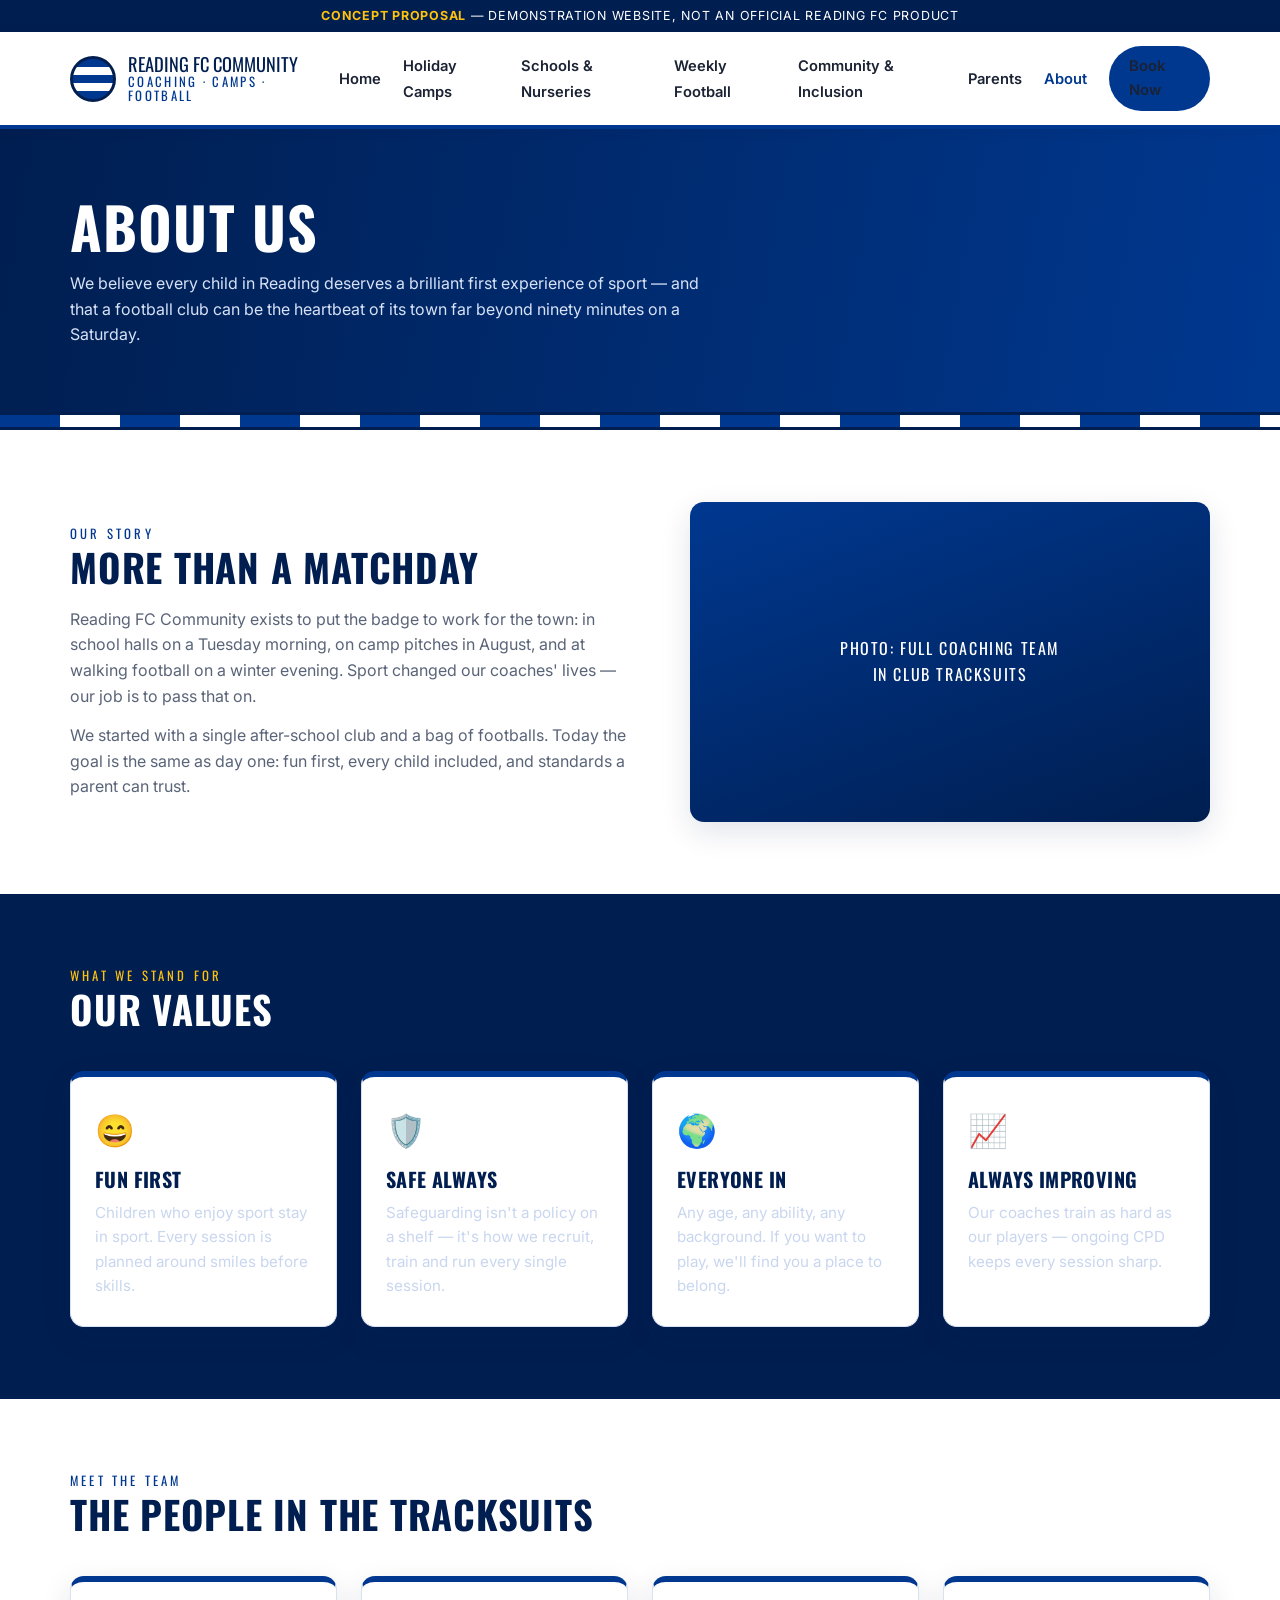
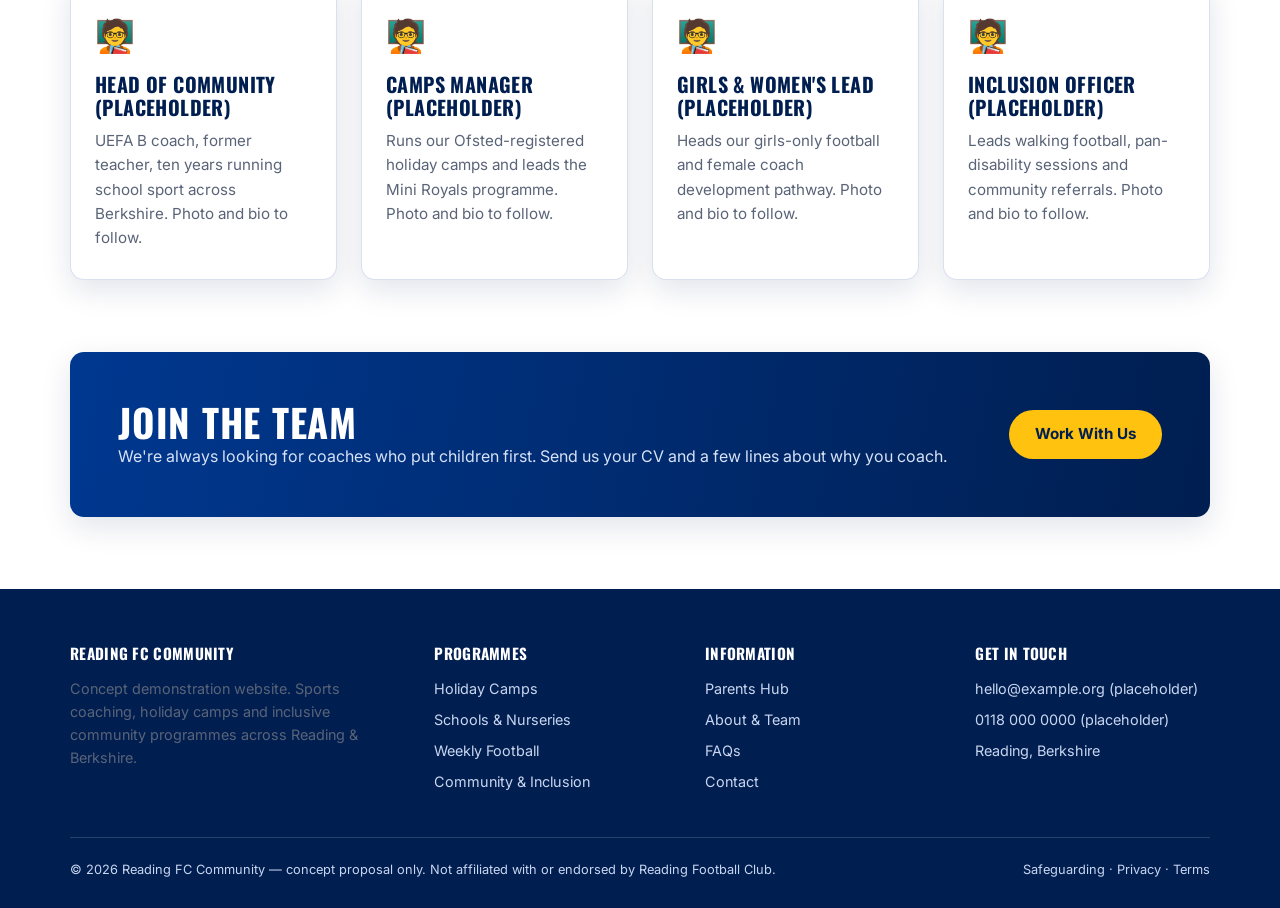
==== about.html @ 8a38145a "Add Reading FC Community pitch: HTML prototype + Wix build kit Seven-page static prototype (home, ho" ====
<!DOCTYPE html>
<html lang="en-GB">
<head>
  <meta charset="UTF-8" />
  <meta name="viewport" content="width=device-width, initial-scale=1.0" />
  <title>About &amp; Team | Reading FC Community</title>
  <meta name="description" content="Our story, our values and the coaching team behind Reading FC Community." />
  <link rel="preconnect" href="https://fonts.googleapis.com" />
  <link href="https://fonts.googleapis.com/css2?family=Oswald:wght@500;600;700&family=Inter:wght@400;600;700;800&display=swap" rel="stylesheet" />
  <link rel="stylesheet" href="assets/css/styles.css" />
</head>
<body>
  <div class="concept-ribbon"><strong>Concept proposal</strong> — demonstration website, not an official Reading FC product</div>

  <header class="site-header">
    <div class="container nav-bar">
      <a class="brand" href="index.html">
        <span class="brand-mark" aria-hidden="true"></span>
        <span class="brand-name">Reading FC Community<span>Coaching · Camps · Football</span></span>
      </a>
      <button class="nav-toggle" aria-label="Open menu">☰</button>
      <ul class="nav-links">
        <li><a href="index.html">Home</a></li>
        <li><a href="holiday-camps.html">Holiday Camps</a></li>
        <li><a href="schools-nurseries.html">Schools &amp; Nurseries</a></li>
        <li><a href="football.html">Weekly Football</a></li>
        <li><a href="community.html">Community &amp; Inclusion</a></li>
        <li><a href="parents.html">Parents</a></li>
        <li><a href="about.html">About</a></li>
        <li><a href="contact.html" class="btn btn-royal" style="padding:9px 20px;">Book Now</a></li>
      </ul>
    </div>
  </header>

  <div class="page-hero">
    <div class="container">
      <h1>About Us</h1>
      <p>We believe every child in Reading deserves a brilliant first experience of sport — and that a football club can be the heartbeat of its town far beyond ninety minutes on a Saturday.</p>
    </div>
  </div>
  <div class="hoops" aria-hidden="true"></div>

  <section>
    <div class="container split">
      <div>
        <div class="section-head" style="margin-bottom:18px;">
          <p class="kicker">Our story</p>
          <h2>More than a matchday</h2>
        </div>
        <p style="margin-bottom:14px;">Reading FC Community exists to put the badge to work for the town: in school halls on a Tuesday morning, on camp pitches in August, and at walking football on a winter evening. Sport changed our coaches' lives — our job is to pass that on.</p>
        <p>We started with a single after-school club and a bag of footballs. Today the goal is the same as day one: fun first, every child included, and standards a parent can trust.</p>
      </div>
      <div class="panel">Photo: full coaching team<br />in club tracksuits</div>
    </div>
  </section>

  <section class="section-navy">
    <div class="container">
      <div class="section-head">
        <p class="kicker">What we stand for</p>
        <h2>Our values</h2>
      </div>
      <div class="card-grid">
        <article class="card">
          <div class="icon">😄</div>
          <h3>Fun First</h3>
          <p>Children who enjoy sport stay in sport. Every session is planned around smiles before skills.</p>
        </article>
        <article class="card">
          <div class="icon">🛡️</div>
          <h3>Safe Always</h3>
          <p>Safeguarding isn't a policy on a shelf — it's how we recruit, train and run every single session.</p>
        </article>
        <article class="card">
          <div class="icon">🌍</div>
          <h3>Everyone In</h3>
          <p>Any age, any ability, any background. If you want to play, we'll find you a place to belong.</p>
        </article>
        <article class="card">
          <div class="icon">📈</div>
          <h3>Always Improving</h3>
          <p>Our coaches train as hard as our players — ongoing CPD keeps every session sharp.</p>
        </article>
      </div>
    </div>
  </section>

  <section>
    <div class="container">
      <div class="section-head">
        <p class="kicker">Meet the team</p>
        <h2>The people in the tracksuits</h2>
      </div>
      <div class="card-grid">
        <article class="card">
          <div class="icon">🧑‍🏫</div>
          <h3>Head of Community (placeholder)</h3>
          <p>UEFA B coach, former teacher, ten years running school sport across Berkshire. Photo and bio to follow.</p>
        </article>
        <article class="card">
          <div class="icon">🧑‍🏫</div>
          <h3>Camps Manager (placeholder)</h3>
          <p>Runs our Ofsted-registered holiday camps and leads the Mini Royals programme. Photo and bio to follow.</p>
        </article>
        <article class="card">
          <div class="icon">🧑‍🏫</div>
          <h3>Girls &amp; Women's Lead (placeholder)</h3>
          <p>Heads our girls-only football and female coach development pathway. Photo and bio to follow.</p>
        </article>
        <article class="card">
          <div class="icon">🧑‍🏫</div>
          <h3>Inclusion Officer (placeholder)</h3>
          <p>Leads walking football, pan-disability sessions and community referrals. Photo and bio to follow.</p>
        </article>
      </div>
    </div>
  </section>

  <section style="padding-top:0;">
    <div class="container">
      <div class="cta-banner">
        <div>
          <h2>Join the team</h2>
          <p>We're always looking for coaches who put children first. Send us your CV and a few lines about why you coach.</p>
        </div>
        <a class="btn btn-primary" href="contact.html">Work With Us</a>
      </div>
    </div>
  </section>

  <footer class="site-footer">
    <div class="container">
      <div class="footer-grid">
        <div>
          <h4>Reading FC Community</h4>
          <p>Concept demonstration website. Sports coaching, holiday camps and inclusive community programmes across Reading &amp; Berkshire.</p>
        </div>
        <div>
          <h4>Programmes</h4>
          <ul>
            <li><a href="holiday-camps.html">Holiday Camps</a></li>
            <li><a href="schools-nurseries.html">Schools &amp; Nurseries</a></li>
            <li><a href="football.html">Weekly Football</a></li>
            <li><a href="community.html">Community &amp; Inclusion</a></li>
          </ul>
        </div>
        <div>
          <h4>Information</h4>
          <ul>
            <li><a href="parents.html">Parents Hub</a></li>
            <li><a href="about.html">About &amp; Team</a></li>
            <li><a href="parents.html#faqs">FAQs</a></li>
            <li><a href="contact.html">Contact</a></li>
          </ul>
        </div>
        <div>
          <h4>Get in touch</h4>
          <ul>
            <li>hello@example.org (placeholder)</li>
            <li>0118 000 0000 (placeholder)</li>
            <li>Reading, Berkshire</li>
          </ul>
        </div>
      </div>
      <div class="footer-legal">
        <span>© 2026 Reading FC Community — concept proposal only. Not affiliated with or endorsed by Reading Football Club.</span>
        <span>Safeguarding · Privacy · Terms</span>
      </div>
    </div>
  </footer>

  <script src="assets/js/main.js"></script>
</body>
</html>
---- assets/css/styles.css ----
/* Reading FC Community — concept prototype stylesheet */

:root {
  --royal: #003890;
  --navy: #001e50;
  --sky: #e8f0fe;
  --gold: #ffc20e;
  --white: #ffffff;
  --ink: #1a2233;
  --grey: #5a6478;
  --line: #d9e0ee;
  --radius: 14px;
  --shadow: 0 10px 30px rgba(0, 30, 80, 0.12);
  --font-head: "Oswald", "Arial Narrow", sans-serif;
  --font-body: "Inter", "Helvetica Neue", Arial, sans-serif;
}

* { box-sizing: border-box; margin: 0; padding: 0; }

html { scroll-behavior: smooth; }

body {
  font-family: var(--font-body);
  color: var(--ink);
  line-height: 1.6;
  background: var(--white);
}

img { max-width: 100%; display: block; }

h1, h2, h3, h4 {
  font-family: var(--font-head);
  text-transform: uppercase;
  letter-spacing: 0.02em;
  line-height: 1.15;
  color: var(--navy);
}

h1 { font-size: clamp(2.2rem, 5vw, 3.6rem); }
h2 { font-size: clamp(1.6rem, 3.5vw, 2.4rem); }
h3 { font-size: 1.25rem; }

p { color: var(--grey); }

a { color: var(--royal); }

.container {
  width: min(1140px, 92%);
  margin: 0 auto;
}

/* ---- Concept disclaimer ribbon ---- */
.concept-ribbon {
  background: var(--navy);
  color: var(--white);
  text-align: center;
  font-size: 0.78rem;
  letter-spacing: 0.06em;
  text-transform: uppercase;
  padding: 6px 12px;
}
.concept-ribbon strong { color: var(--gold); }

/* ---- Header / nav ---- */
.site-header {
  position: sticky;
  top: 0;
  z-index: 50;
  background: var(--white);
  border-bottom: 4px solid var(--royal);
  box-shadow: 0 2px 12px rgba(0, 30, 80, 0.08);
}

.nav-bar {
  display: flex;
  align-items: center;
  justify-content: space-between;
  padding: 14px 0;
  gap: 20px;
}

.brand {
  display: flex;
  align-items: center;
  gap: 12px;
  text-decoration: none;
}

.brand-mark {
  width: 46px;
  height: 46px;
  border-radius: 50%;
  background: repeating-linear-gradient(
    180deg,
    var(--royal) 0 20%,
    var(--white) 20% 40%
  );
  border: 3px solid var(--navy);
  flex-shrink: 0;
}

.brand-name {
  font-family: var(--font-head);
  text-transform: uppercase;
  color: var(--navy);
  font-size: 1.15rem;
  line-height: 1.1;
}
.brand-name span { display: block; color: var(--royal); font-size: 0.8rem; letter-spacing: 0.18em; }

.nav-links {
  display: flex;
  align-items: center;
  gap: 22px;
  list-style: none;
}

.nav-links a {
  text-decoration: none;
  color: var(--ink);
  font-weight: 600;
  font-size: 0.92rem;
}

.nav-links a:hover, .nav-links a.active { color: var(--royal); }

.btn {
  display: inline-block;
  padding: 12px 26px;
  border-radius: 999px;
  font-weight: 700;
  text-decoration: none;
  font-size: 0.95rem;
  transition: transform 0.15s ease, box-shadow 0.15s ease;
}
.btn:hover { transform: translateY(-2px); box-shadow: var(--shadow); }

.btn-primary { background: var(--gold); color: var(--navy); }
.btn-outline { border: 2px solid var(--white); color: var(--white); }
.btn-royal { background: var(--royal); color: var(--white); }

.nav-toggle {
  display: none;
  background: none;
  border: 0;
  font-size: 1.6rem;
  color: var(--navy);
  cursor: pointer;
}

/* ---- Hero ---- */
.hero {
  position: relative;
  background:
    linear-gradient(100deg, rgba(0, 30, 80, 0.92) 35%, rgba(0, 56, 144, 0.78)),
    url("data:image/svg+xml,%3Csvg xmlns='http://www.w3.org/2000/svg' width='80' height='80'%3E%3Crect width='80' height='40' fill='%23003890'/%3E%3Crect y='40' width='80' height='40' fill='%23184aa5'/%3E%3C/svg%3E");
  color: var(--white);
  padding: 90px 0 110px;
  overflow: hidden;
}

.hero h1 { color: var(--white); max-width: 14em; }
.hero .kicker {
  color: var(--gold);
  font-family: var(--font-head);
  text-transform: uppercase;
  letter-spacing: 0.25em;
  font-size: 0.85rem;
  margin-bottom: 14px;
}
.hero p.lede {
  color: #d7e2f7;
  max-width: 36em;
  margin: 18px 0 30px;
  font-size: 1.08rem;
}
.hero-ctas { display: flex; gap: 14px; flex-wrap: wrap; }

.hoops {
  height: 18px;
  background: repeating-linear-gradient(
    90deg,
    var(--royal) 0 60px,
    var(--white) 60px 120px
  );
  border-top: 3px solid var(--navy);
  border-bottom: 3px solid var(--navy);
}

/* ---- Sections ---- */
section { padding: 72px 0; }
.section-tinted { background: var(--sky); }
.section-navy { background: var(--navy); color: var(--white); }
.section-navy h2 { color: var(--white); }
.section-navy p { color: #c9d6ef; }

.section-head { max-width: 44em; margin-bottom: 40px; }
.section-head .kicker {
  color: var(--royal);
  font-family: var(--font-head);
  text-transform: uppercase;
  letter-spacing: 0.25em;
  font-size: 0.8rem;
}
.section-navy .section-head .kicker { color: var(--gold); }

/* ---- Cards ---- */
.card-grid {
  display: grid;
  grid-template-columns: repeat(auto-fit, minmax(250px, 1fr));
  gap: 24px;
}

.card {
  background: var(--white);
  border: 1px solid var(--line);
  border-top: 6px solid var(--royal);
  border-radius: var(--radius);
  padding: 28px 24px;
  box-shadow: var(--shadow);
  display: flex;
  flex-direction: column;
}

.card .icon { font-size: 2rem; margin-bottom: 12px; }
.card h3 { margin-bottom: 10px; }
.card p { font-size: 0.95rem; flex-grow: 1; }
.card .card-link {
  margin-top: 16px;
  font-weight: 700;
  text-decoration: none;
  color: var(--royal);
  font-size: 0.9rem;
  text-transform: uppercase;
  letter-spacing: 0.08em;
}

/* ---- Stats band ---- */
.stats {
  display: grid;
  grid-template-columns: repeat(auto-fit, minmax(180px, 1fr));
  gap: 24px;
  text-align: center;
}
.stat .num {
  font-family: var(--font-head);
  font-size: 2.6rem;
  color: var(--gold);
}
.stat .label { color: #c9d6ef; text-transform: uppercase; font-size: 0.8rem; letter-spacing: 0.12em; }

/* ---- Split feature ---- */
.split {
  display: grid;
  grid-template-columns: 1.1fr 1fr;
  gap: 48px;
  align-items: center;
}
.split .panel {
  background: linear-gradient(160deg, var(--royal), var(--navy));
  border-radius: var(--radius);
  min-height: 320px;
  display: flex;
  align-items: center;
  justify-content: center;
  color: var(--white);
  font-family: var(--font-head);
  text-transform: uppercase;
  letter-spacing: 0.1em;
  text-align: center;
  padding: 24px;
  box-shadow: var(--shadow);
}

.checklist { list-style: none; margin: 20px 0; }
.checklist li {
  padding-left: 34px;
  position: relative;
  margin-bottom: 12px;
  color: var(--ink);
}
.checklist li::before {
  content: "✓";
  position: absolute;
  left: 0;
  top: 0;
  width: 24px;
  height: 24px;
  border-radius: 50%;
  background: var(--gold);
  color: var(--navy);
  font-weight: 800;
  display: flex;
  align-items: center;
  justify-content: center;
  font-size: 0.85rem;
}

/* ---- Testimonials ---- */
.quote-grid {
  display: grid;
  grid-template-columns: repeat(auto-fit, minmax(280px, 1fr));
  gap: 24px;
}
.quote {
  background: var(--white);
  border-radius: var(--radius);
  padding: 28px;
  border-left: 6px solid var(--gold);
  box-shadow: var(--shadow);
}
.quote p { font-style: italic; color: var(--ink); }
.quote footer { margin-top: 14px; font-weight: 700; color: var(--royal); font-size: 0.9rem; }

/* ---- Tables ---- */
.info-table {
  width: 100%;
  border-collapse: collapse;
  background: var(--white);
  border-radius: var(--radius);
  overflow: hidden;
  box-shadow: var(--shadow);
}
.info-table th {
  background: var(--royal);
  color: var(--white);
  font-family: var(--font-head);
  text-transform: uppercase;
  letter-spacing: 0.06em;
  font-weight: 600;
  padding: 14px 18px;
  text-align: left;
  font-size: 0.9rem;
}
.info-table td { padding: 14px 18px; border-bottom: 1px solid var(--line); font-size: 0.95rem; }
.info-table tr:last-child td { border-bottom: 0; }

.badge {
  display: inline-block;
  background: var(--sky);
  color: var(--royal);
  border-radius: 999px;
  font-size: 0.75rem;
  font-weight: 700;
  padding: 3px 12px;
  text-transform: uppercase;
  letter-spacing: 0.06em;
}
.badge-gold { background: var(--gold); color: var(--navy); }

/* ---- FAQ ---- */
details.faq {
  background: var(--white);
  border: 1px solid var(--line);
  border-radius: var(--radius);
  margin-bottom: 12px;
  overflow: hidden;
}
details.faq summary {
  cursor: pointer;
  padding: 18px 22px;
  font-weight: 700;
  color: var(--navy);
  list-style: none;
  position: relative;
}
details.faq summary::after {
  content: "+";
  position: absolute;
  right: 22px;
  color: var(--royal);
  font-size: 1.3rem;
}
details.faq[open] summary::after { content: "–"; }
details.faq .answer { padding: 0 22px 18px; }

/* ---- Forms ---- */
.form-grid {
  display: grid;
  grid-template-columns: 1fr 1fr;
  gap: 18px;
}
.form-grid .full { grid-column: 1 / -1; }
label { font-weight: 600; font-size: 0.88rem; color: var(--navy); display: block; margin-bottom: 6px; }
input, select, textarea {
  width: 100%;
  padding: 12px 14px;
  border: 1px solid var(--line);
  border-radius: 8px;
  font-family: inherit;
  font-size: 0.95rem;
}
textarea { min-height: 120px; resize: vertical; }

/* ---- CTA banner ---- */
.cta-banner {
  background: linear-gradient(100deg, var(--royal), var(--navy));
  border-radius: var(--radius);
  padding: 48px;
  display: flex;
  align-items: center;
  justify-content: space-between;
  gap: 24px;
  flex-wrap: wrap;
  color: var(--white);
  box-shadow: var(--shadow);
}
.cta-banner h2 { color: var(--white); }
.cta-banner p { color: #d7e2f7; }

/* ---- Footer ---- */
.site-footer {
  background: var(--navy);
  color: #c9d6ef;
  padding: 56px 0 28px;
  font-size: 0.9rem;
}
.footer-grid {
  display: grid;
  grid-template-columns: 1.4fr 1fr 1fr 1fr;
  gap: 36px;
  margin-bottom: 36px;
}
.site-footer h4 { color: var(--white); margin-bottom: 14px; font-size: 0.95rem; }
.site-footer ul { list-style: none; }
.site-footer li { margin-bottom: 8px; }
.site-footer a { color: #c9d6ef; text-decoration: none; }
.site-footer a:hover { color: var(--gold); }
.footer-legal {
  border-top: 1px solid rgba(255, 255, 255, 0.15);
  padding-top: 22px;
  display: flex;
  justify-content: space-between;
  gap: 16px;
  flex-wrap: wrap;
  font-size: 0.8rem;
}

/* ---- Page hero (inner pages) ---- */
.page-hero {
  background: linear-gradient(100deg, var(--navy), var(--royal));
  color: var(--white);
  padding: 64px 0;
}
.page-hero h1 { color: var(--white); }
.page-hero p { color: #d7e2f7; max-width: 40em; margin-top: 12px; }

/* ---- Responsive ---- */
@media (max-width: 860px) {
  .nav-toggle { display: block; }
  .nav-links {
    display: none;
    position: absolute;
    top: 100%;
    left: 0;
    right: 0;
    background: var(--white);
    flex-direction: column;
    padding: 18px 5%;
    gap: 14px;
    border-bottom: 4px solid var(--royal);
    box-shadow: var(--shadow);
  }
  .nav-links.open { display: flex; }
  .split { grid-template-columns: 1fr; }
  .footer-grid { grid-template-columns: 1fr 1fr; }
  .form-grid { grid-template-columns: 1fr; }
}
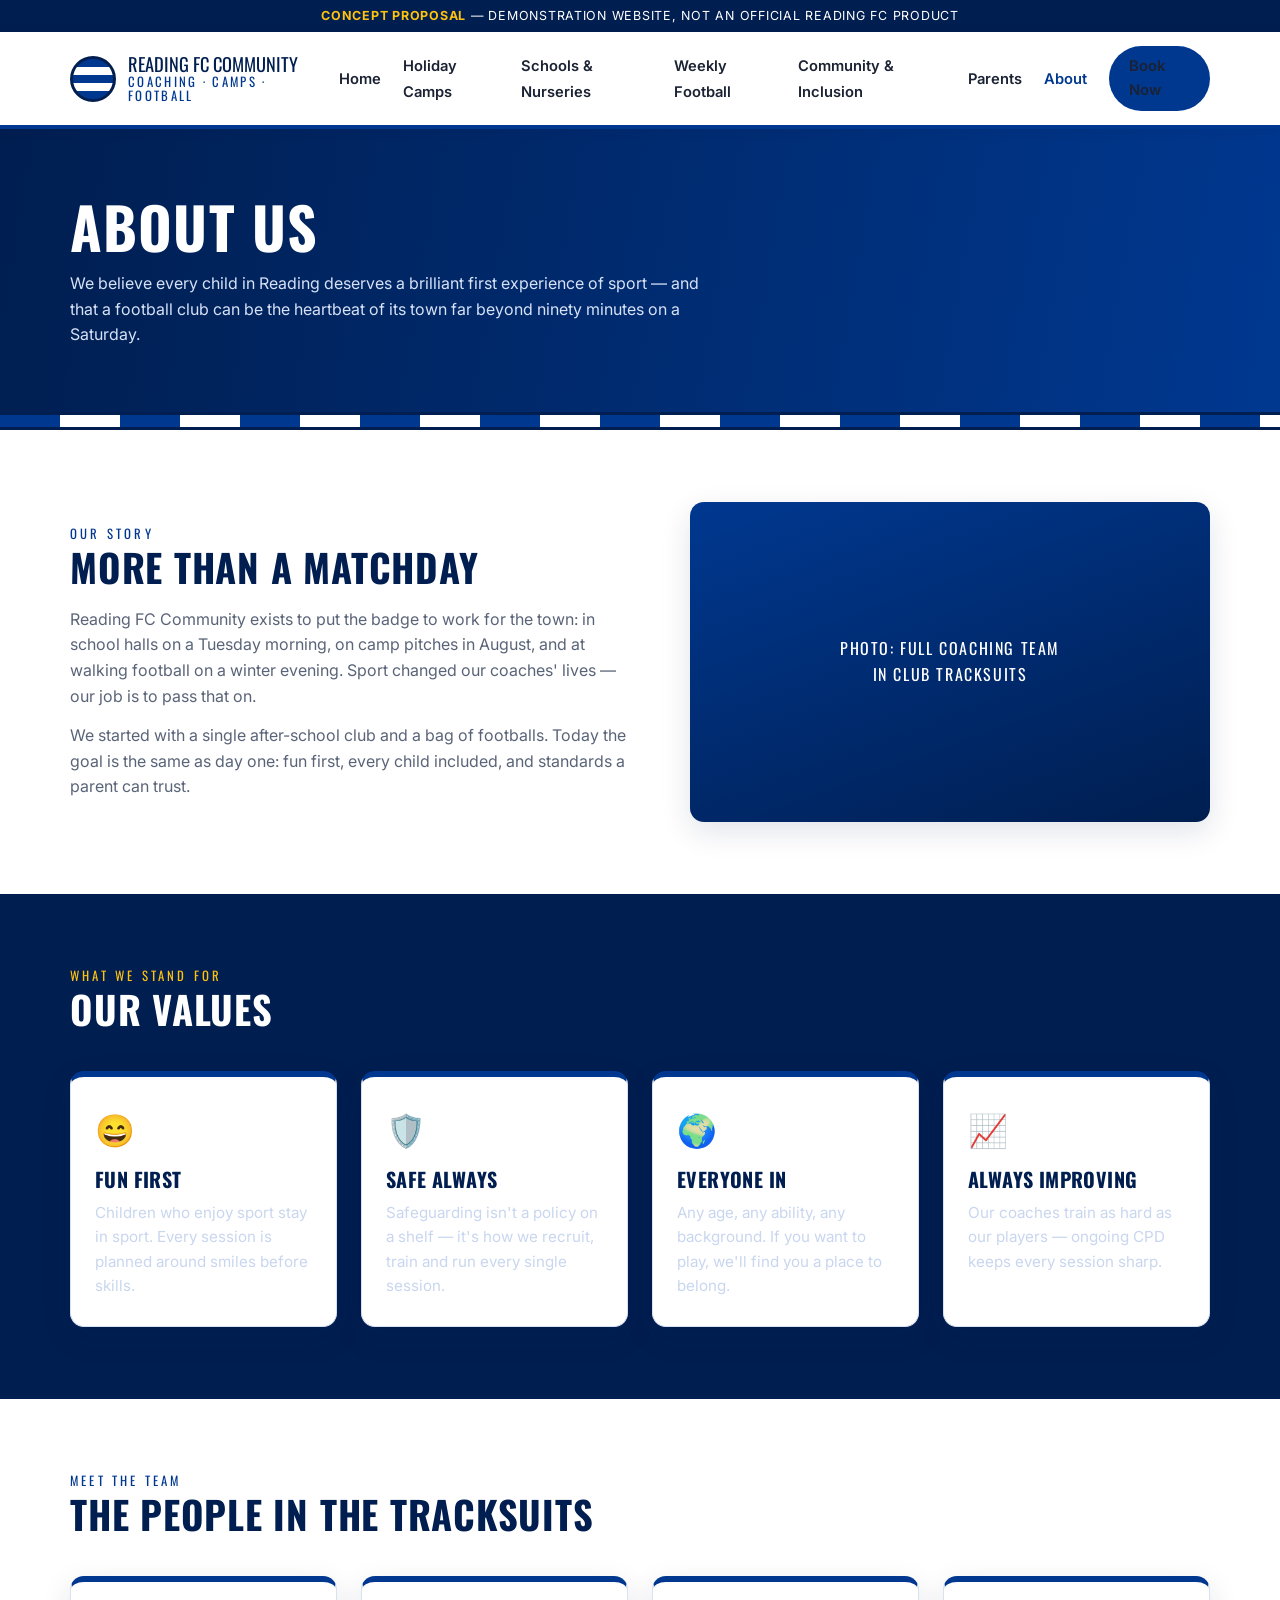
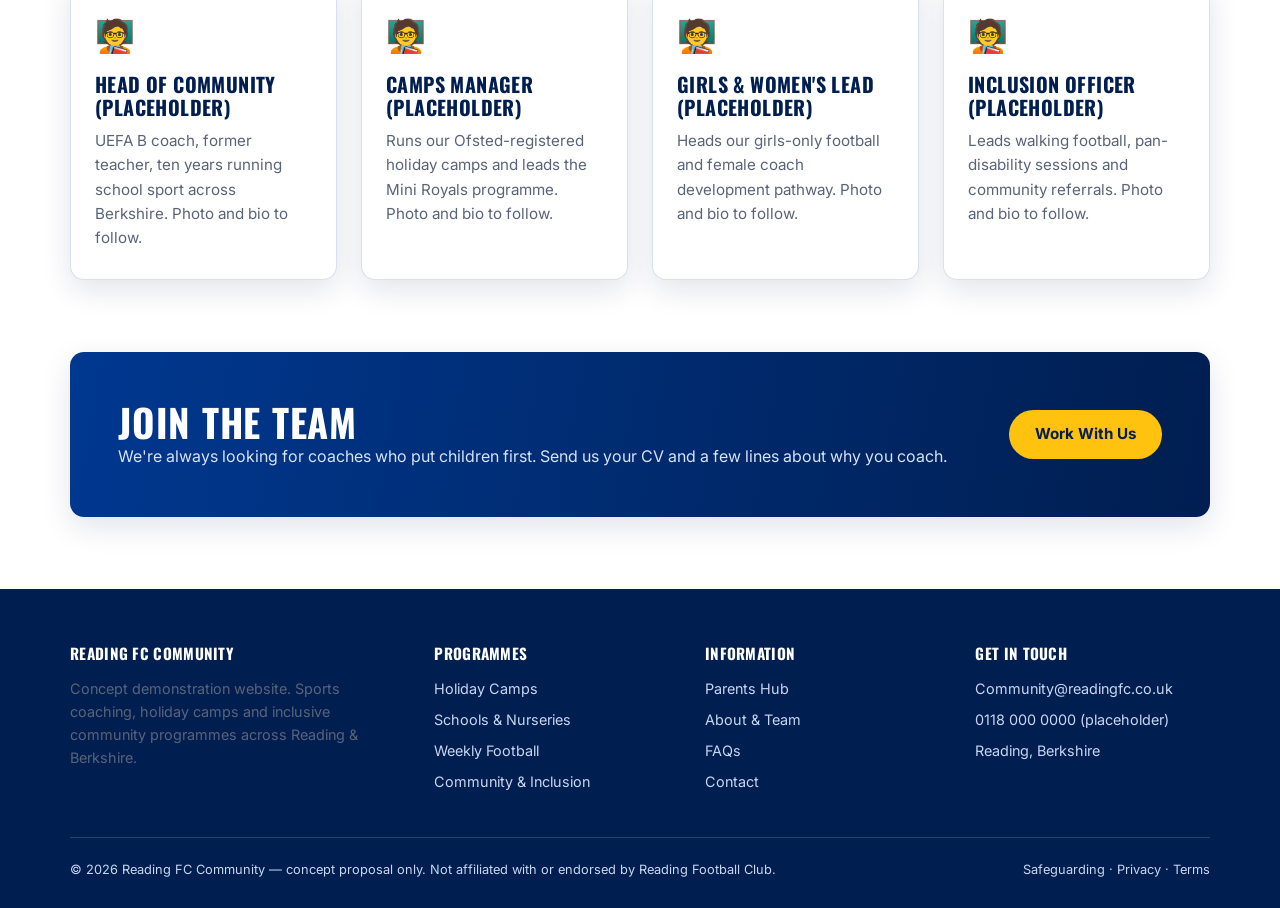
==== commit a5b7192b: "Use real Trust contact email Community@readingfc.co.uk https://claude.ai/code/session_01PQxZ1Z6JmHFY" ====
--- a/about.html
+++ b/about.html
@@ -27,7 +27,7 @@
         <li><a href="community.html">Community &amp; Inclusion</a></li>
         <li><a href="parents.html">Parents</a></li>
         <li><a href="about.html">About</a></li>
-        <li><a href="contact.html" class="btn btn-royal" style="padding:9px 20px;">Book Now</a></li>
+        <li><a href="https://reading-fc-community-trust.classforkids.io/" target="_blank" rel="noopener" class="btn btn-royal" style="padding:9px 20px;">Book Now</a></li>
       </ul>
     </div>
   </header>
@@ -156,7 +156,7 @@
         <div>
           <h4>Get in touch</h4>
           <ul>
-            <li>hello@example.org (placeholder)</li>
+            <li>Community@readingfc.co.uk</li>
             <li>0118 000 0000 (placeholder)</li>
             <li>Reading, Berkshire</li>
           </ul>
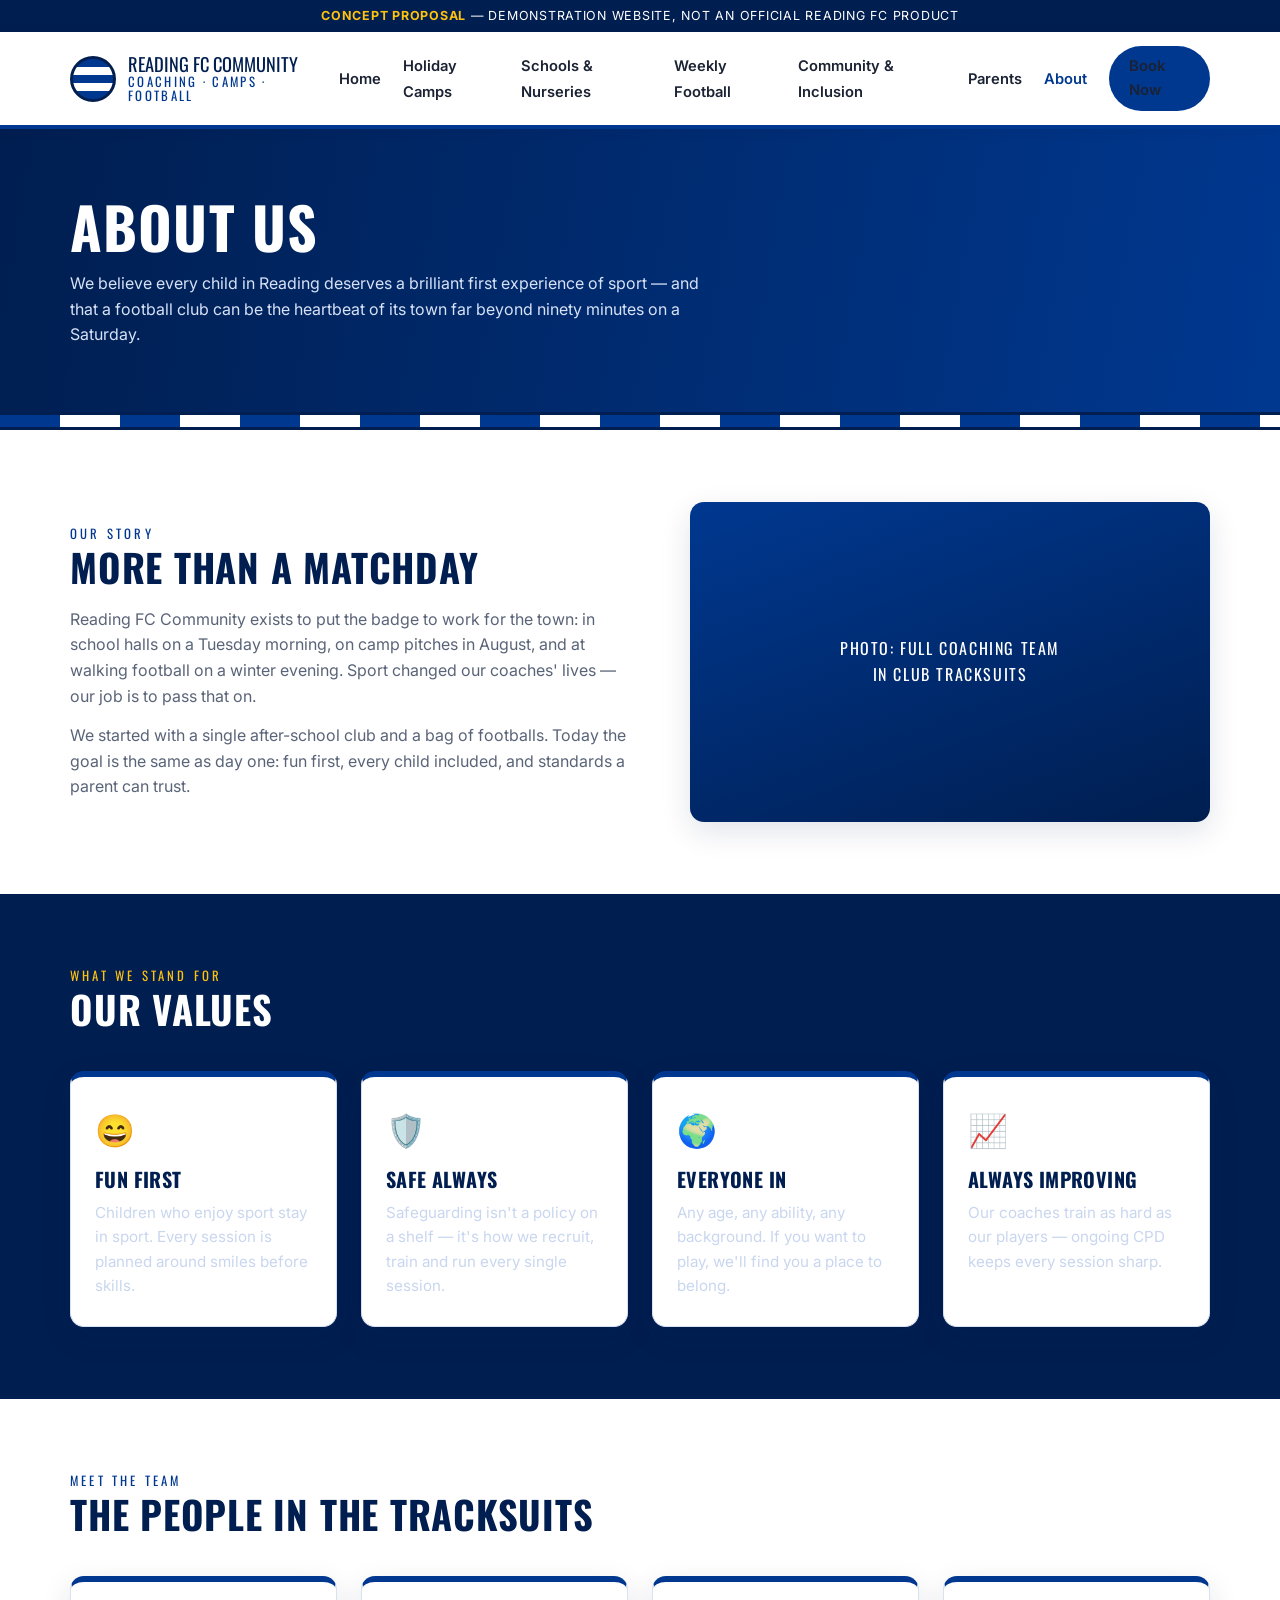
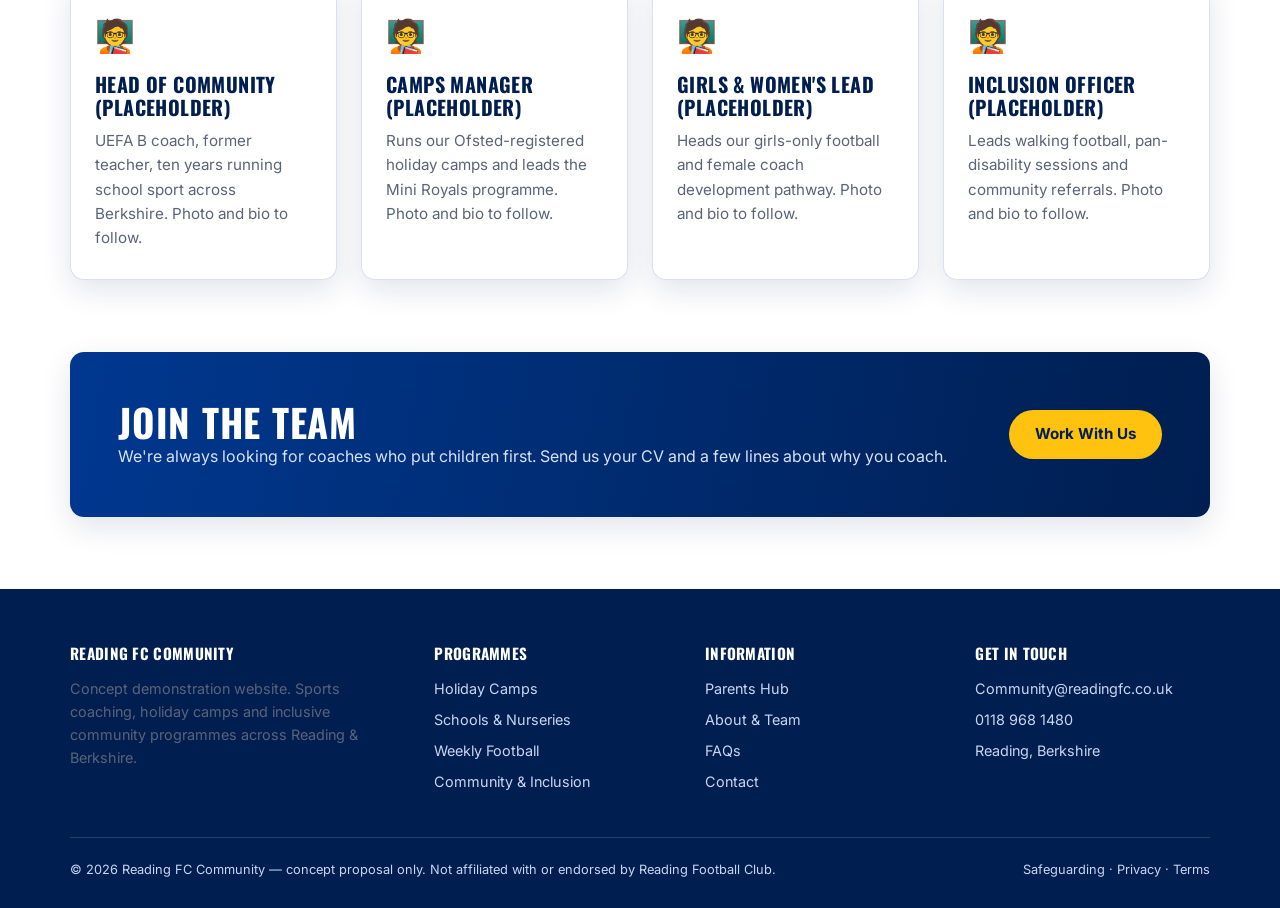
==== commit 08d27436: "Use real Trust phone number 0118 968 1480 https://claude.ai/code/session_01PQxZ1Z6JmHFYWLthwBWK4u" ====
--- a/about.html
+++ b/about.html
@@ -157,7 +157,7 @@
           <h4>Get in touch</h4>
           <ul>
             <li>Community@readingfc.co.uk</li>
-            <li>0118 000 0000 (placeholder)</li>
+            <li>0118 968 1480</li>
             <li>Reading, Berkshire</li>
           </ul>
         </div>
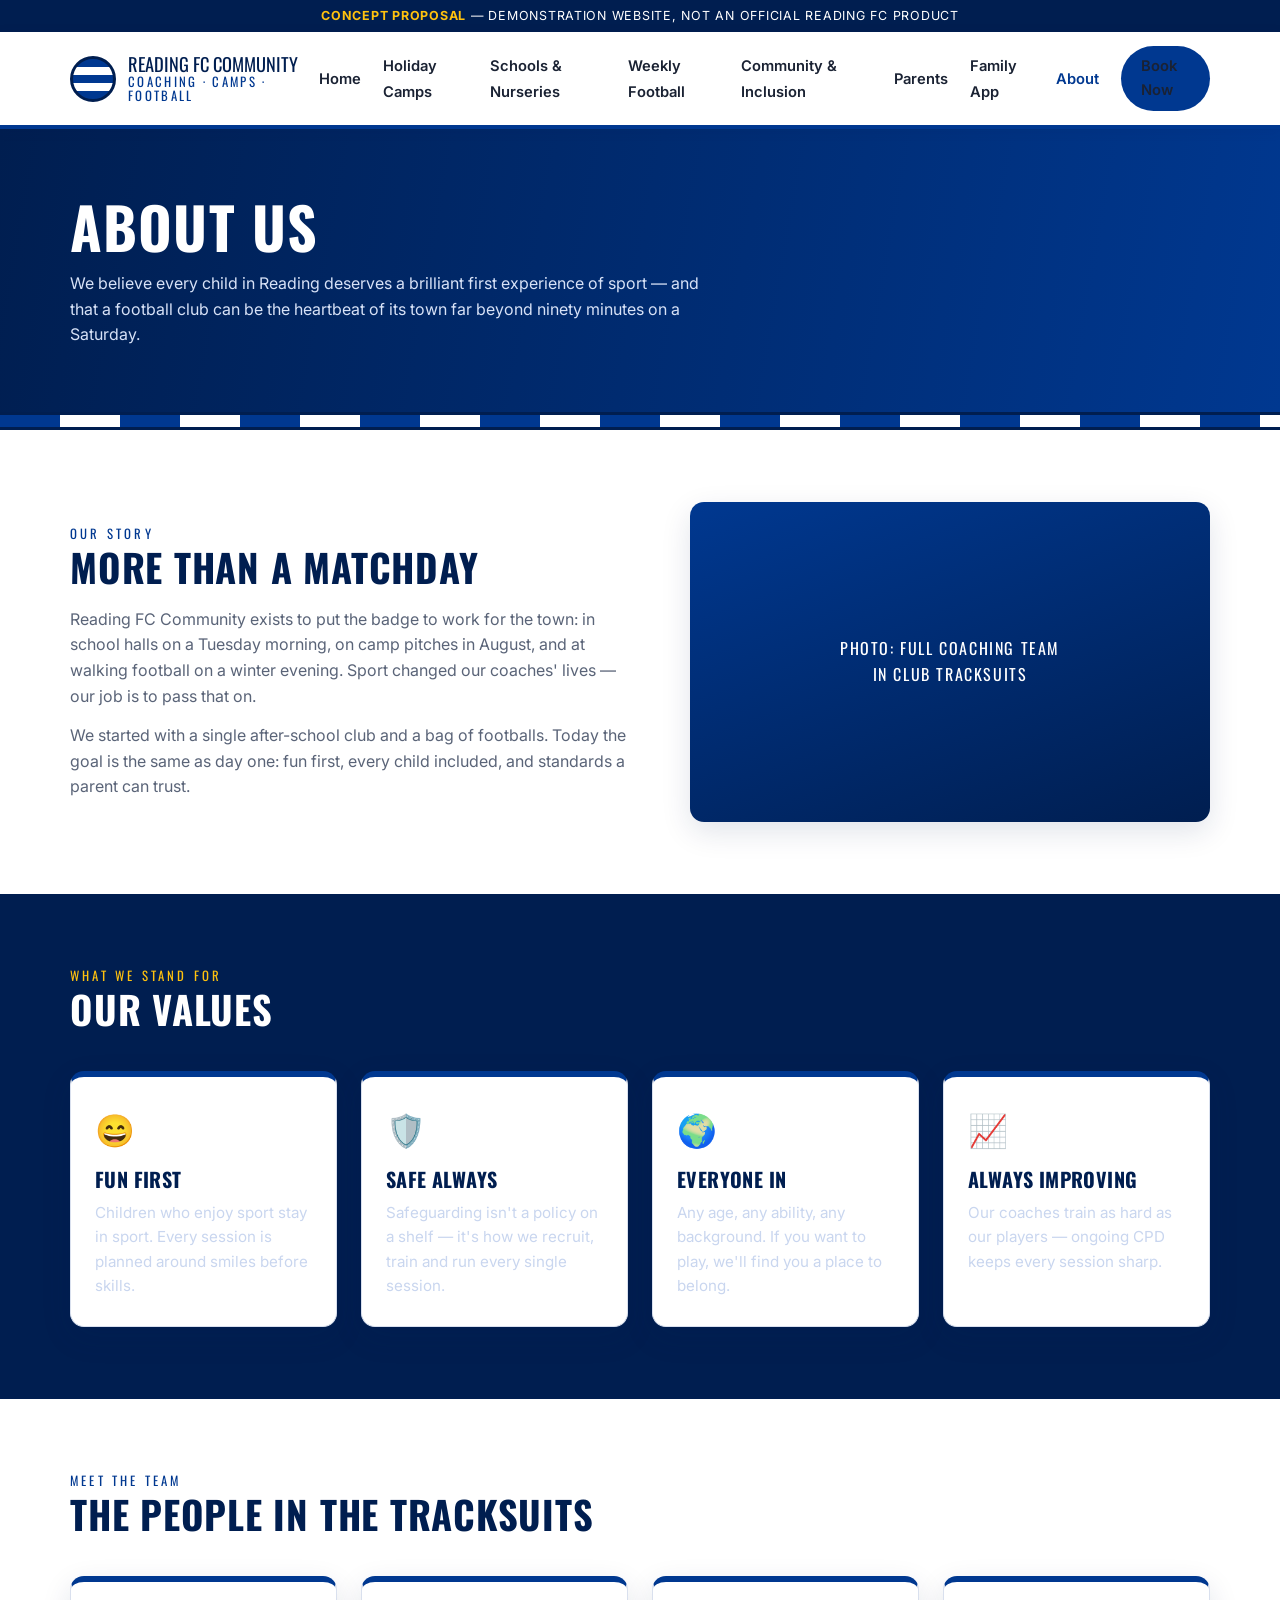
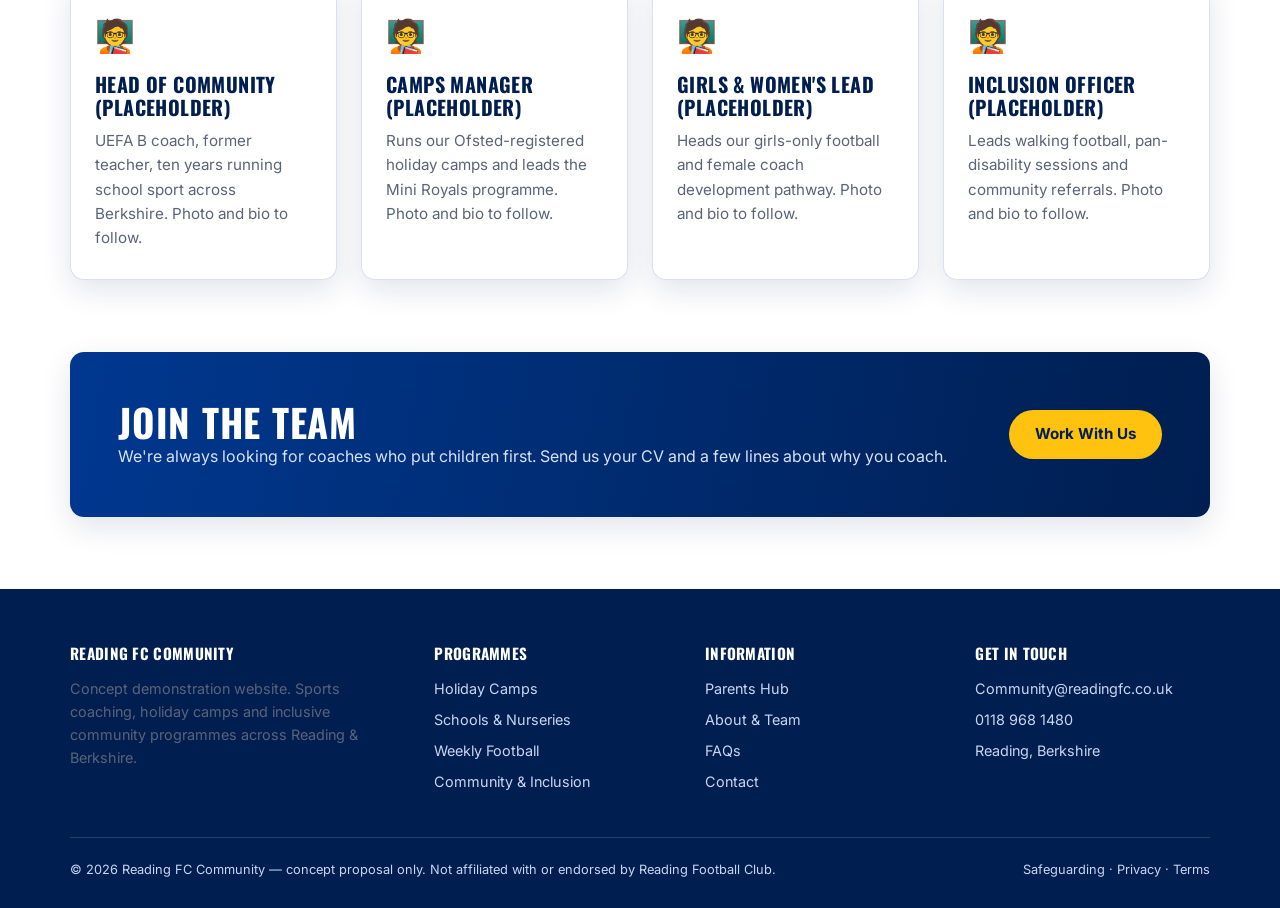
==== commit 3c3ad5d8: "Add Royals Family Pass: family offers app pitch page + interactive prototype - app.html: working mob" ====
--- a/about.html
+++ b/about.html
@@ -26,6 +26,7 @@
         <li><a href="football.html">Weekly Football</a></li>
         <li><a href="community.html">Community &amp; Inclusion</a></li>
         <li><a href="parents.html">Parents</a></li>
+        <li><a href="family-app.html">Family App</a></li>
         <li><a href="about.html">About</a></li>
         <li><a href="https://reading-fc-community-trust.classforkids.io/" target="_blank" rel="noopener" class="btn btn-royal" style="padding:9px 20px;">Book Now</a></li>
       </ul>
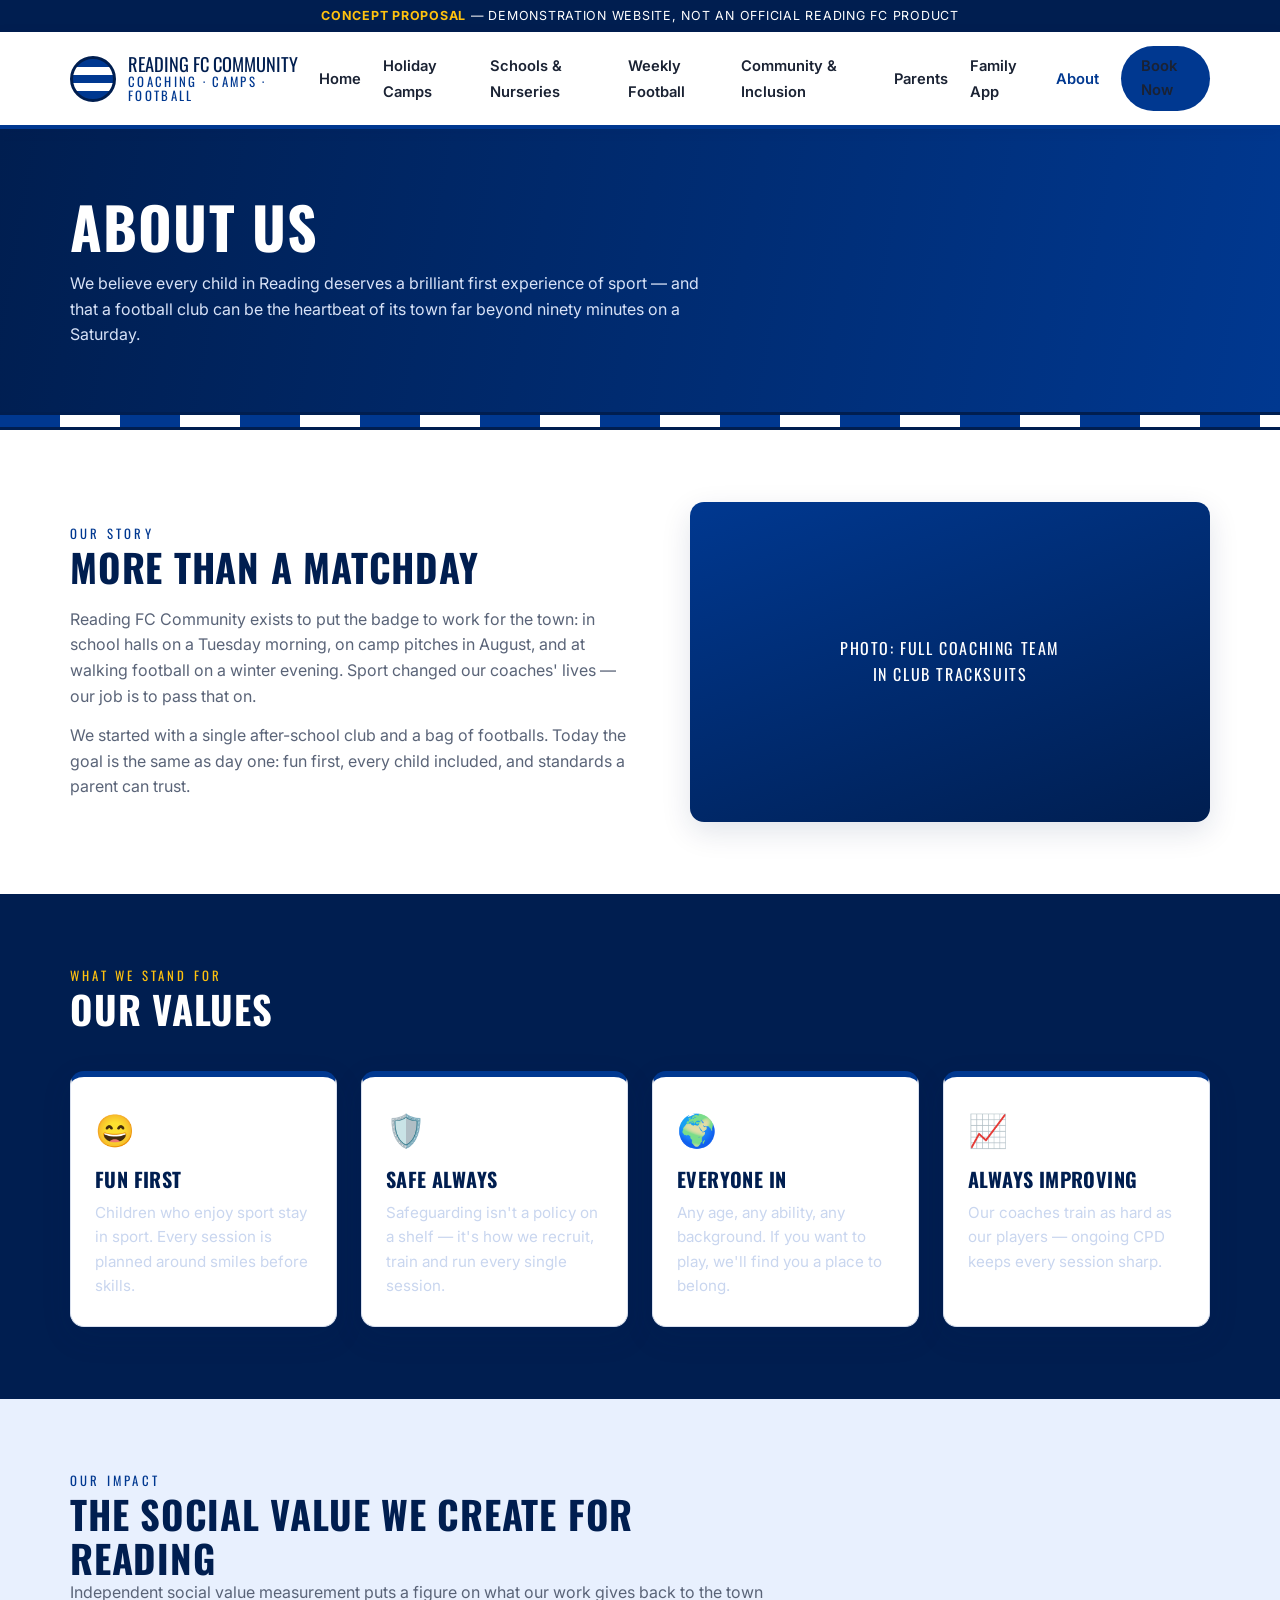
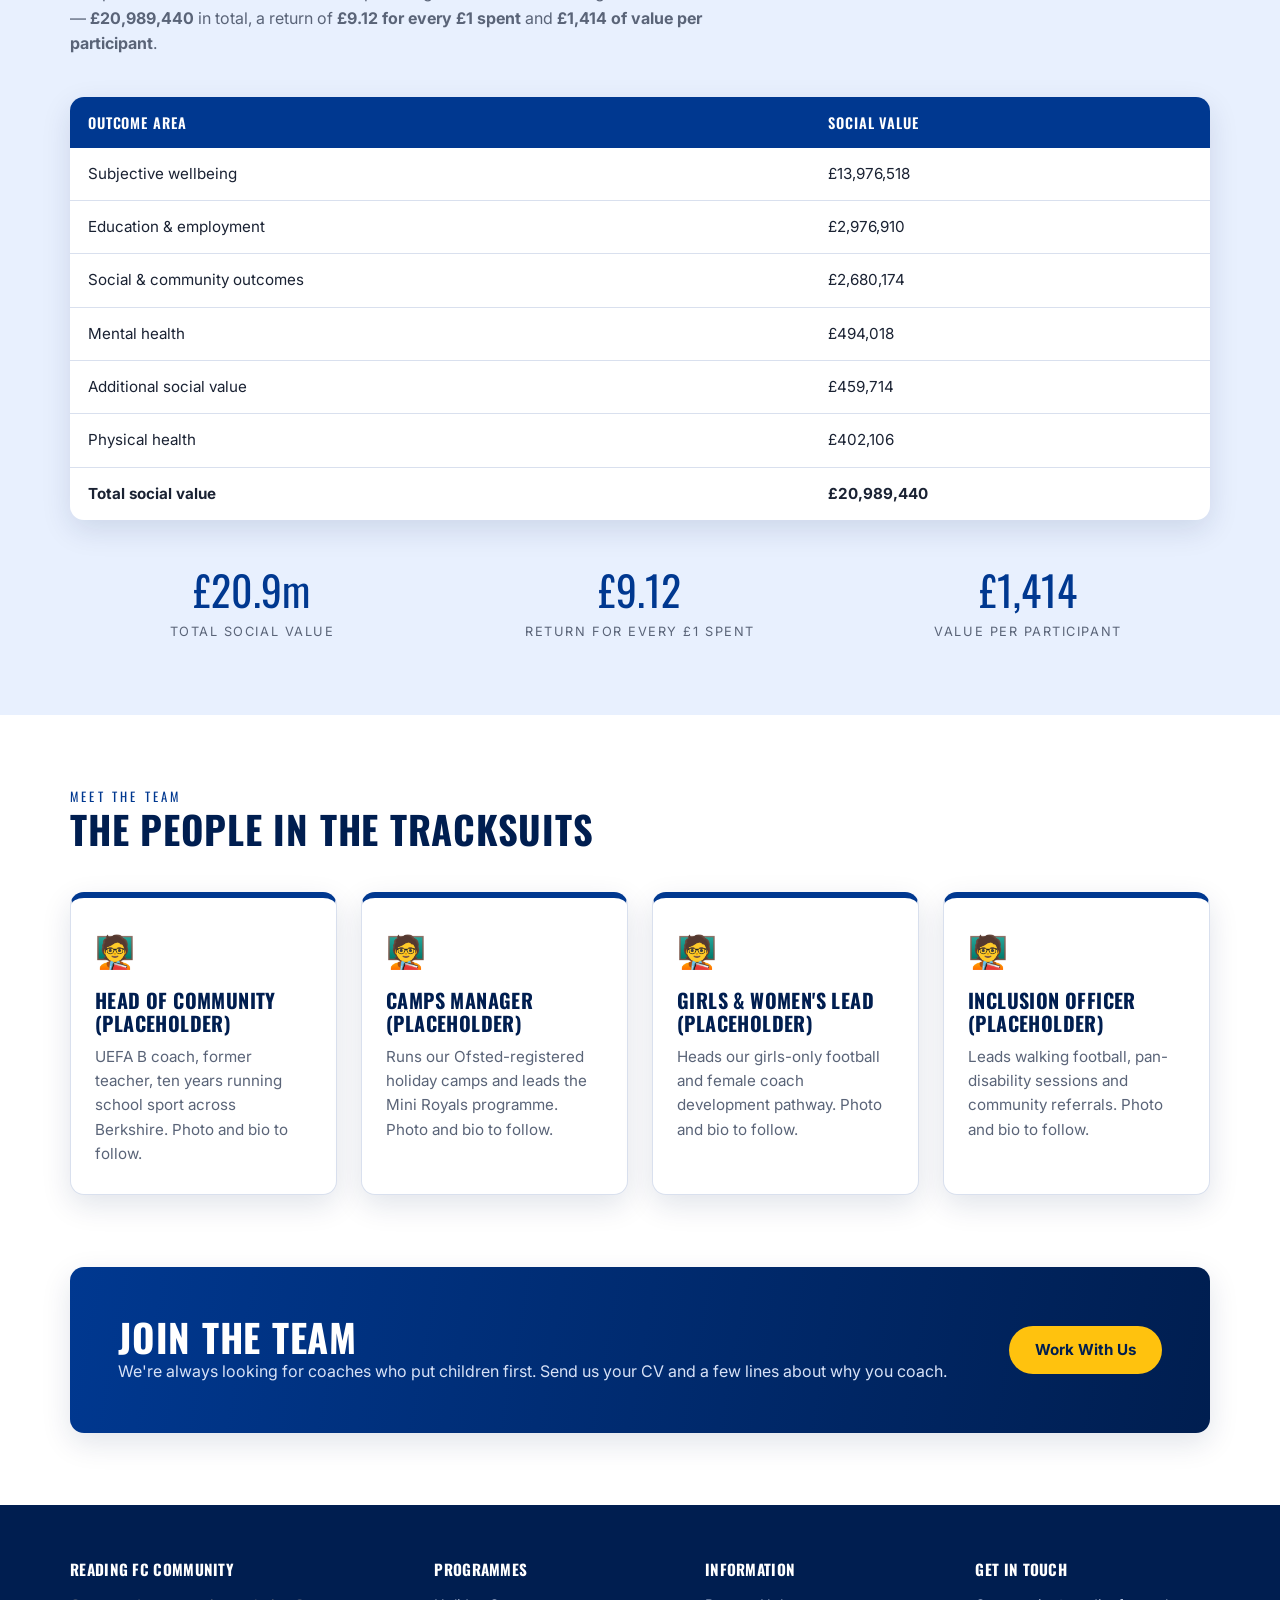
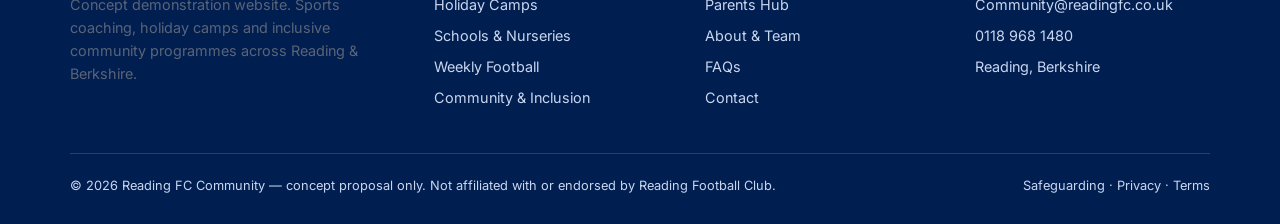
==== commit 142a070a: "Add Reading social value impact figures to homepage and About page Co-Authored-By: Claude Fable 5 <n" ====
--- a/about.html
+++ b/about.html
@@ -86,6 +86,35 @@
     </div>
   </section>
 
+  <section id="impact" class="section-tinted">
+    <div class="container">
+      <div class="section-head">
+        <p class="kicker">Our impact</p>
+        <h2>The social value we create for Reading</h2>
+        <p>Independent social value measurement puts a figure on what our work gives back to the town — <strong>£20,989,440</strong> in total, a return of <strong>£9.12 for every £1 spent</strong> and <strong>£1,414 of value per participant</strong>.</p>
+      </div>
+      <table class="info-table">
+        <thead>
+          <tr><th>Outcome area</th><th>Social value</th></tr>
+        </thead>
+        <tbody>
+          <tr><td>Subjective wellbeing</td><td>£13,976,518</td></tr>
+          <tr><td>Education &amp; employment</td><td>£2,976,910</td></tr>
+          <tr><td>Social &amp; community outcomes</td><td>£2,680,174</td></tr>
+          <tr><td>Mental health</td><td>£494,018</td></tr>
+          <tr><td>Additional social value</td><td>£459,714</td></tr>
+          <tr><td>Physical health</td><td>£402,106</td></tr>
+          <tr><td><strong>Total social value</strong></td><td><strong>£20,989,440</strong></td></tr>
+        </tbody>
+      </table>
+      <div class="stats" style="margin-top:36px;">
+        <div class="stat"><div class="num" style="color:var(--royal);">£20.9m</div><div class="label" style="color:var(--grey);">Total social value</div></div>
+        <div class="stat"><div class="num" style="color:var(--royal);">£9.12</div><div class="label" style="color:var(--grey);">Return for every £1 spent</div></div>
+        <div class="stat"><div class="num" style="color:var(--royal);">£1,414</div><div class="label" style="color:var(--grey);">Value per participant</div></div>
+      </div>
+    </div>
+  </section>
+
   <section>
     <div class="container">
       <div class="section-head">
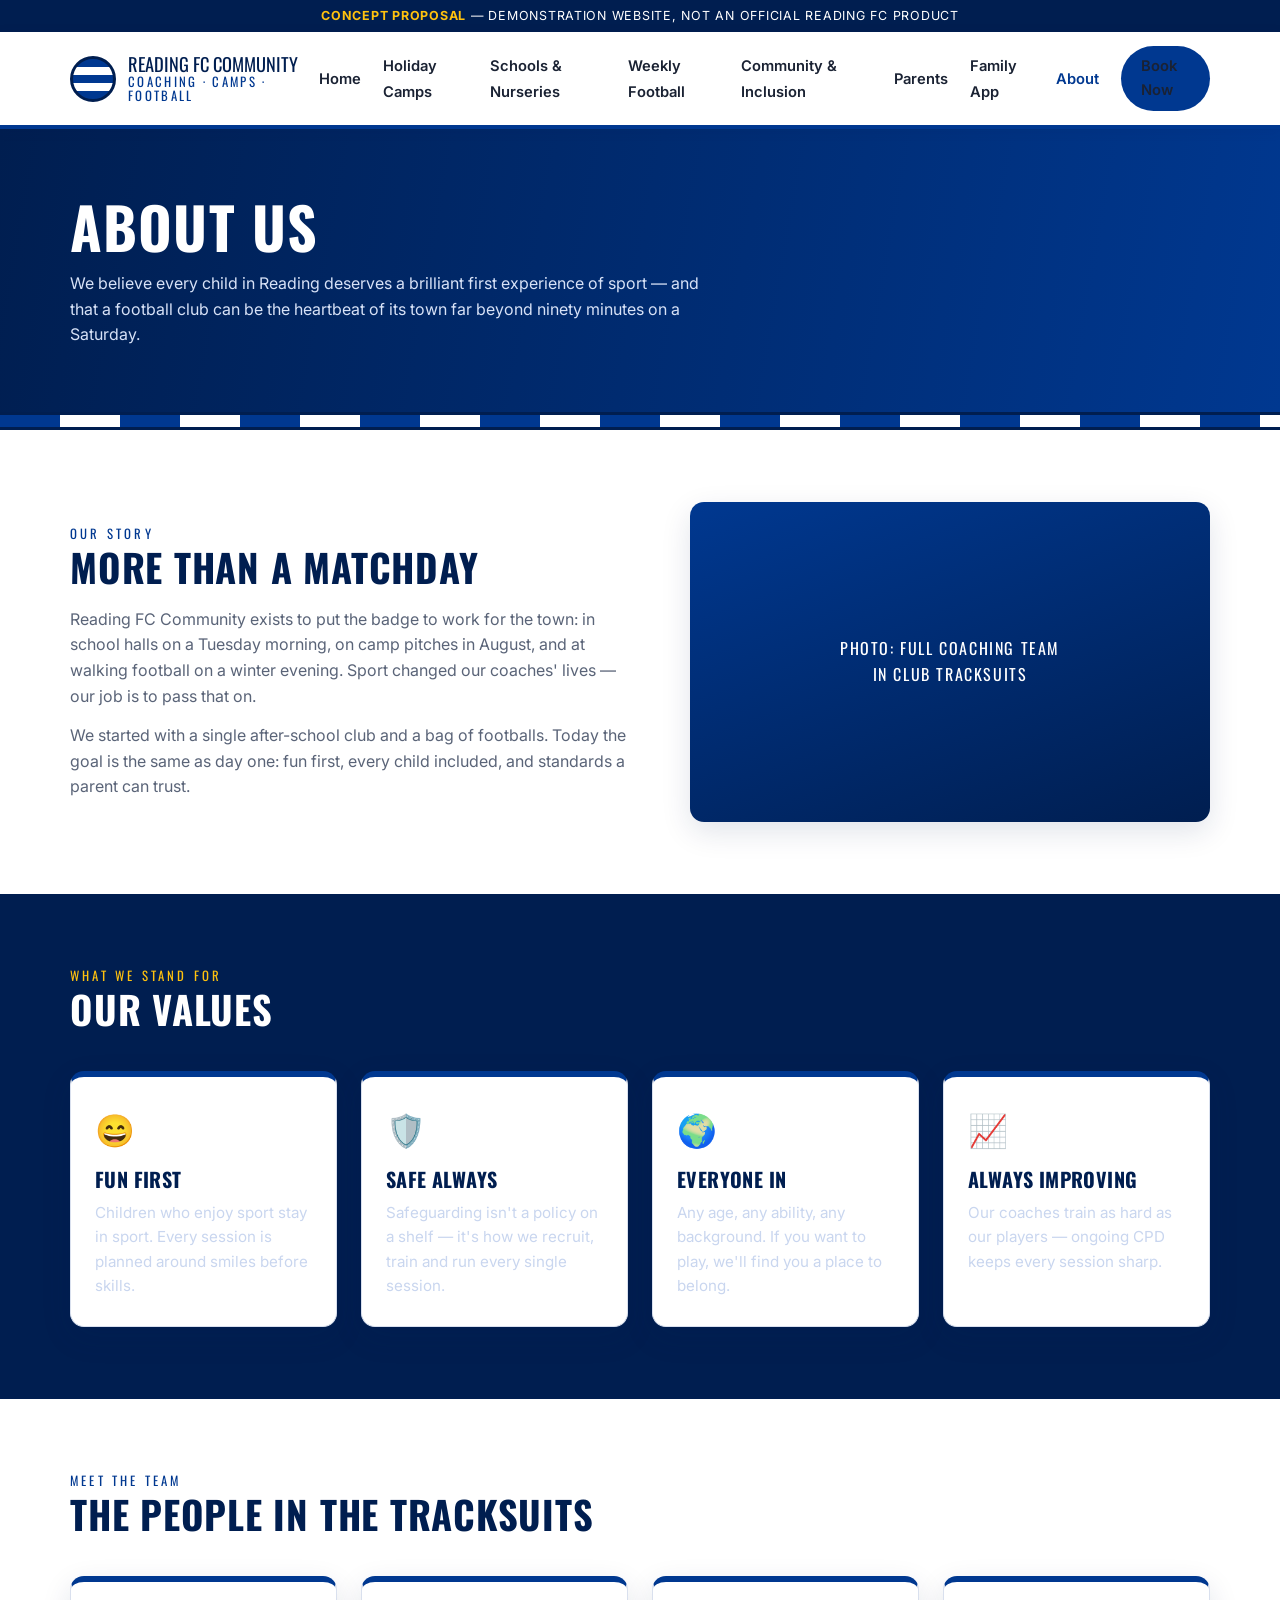
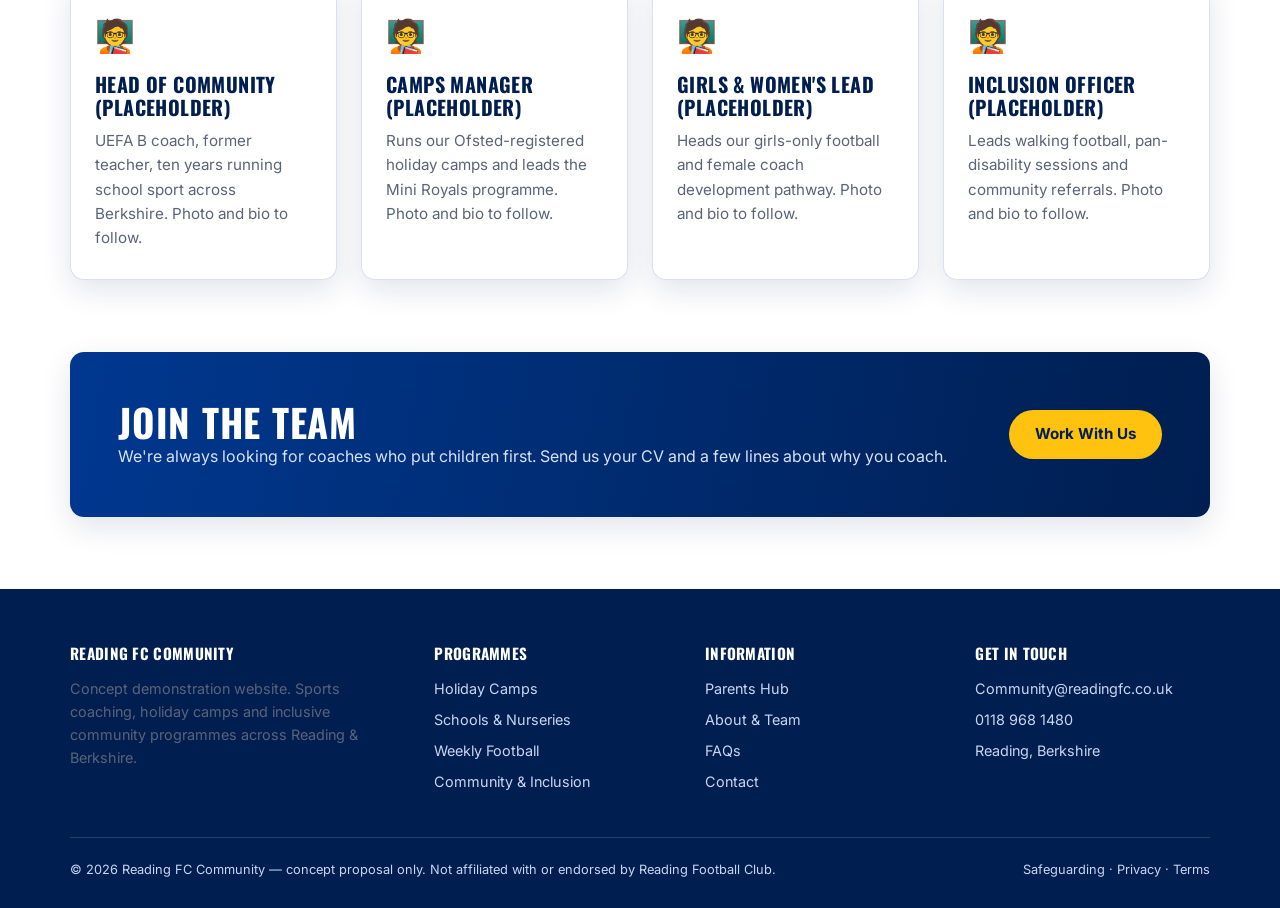
==== commit 24a76128: "Revert "Merge pull request #4: Add Reading social value impact figures" This reverts commit f6d0df69" ====
--- a/about.html
+++ b/about.html
@@ -82,35 +82,6 @@
           <h3>Always Improving</h3>
           <p>Our coaches train as hard as our players — ongoing CPD keeps every session sharp.</p>
         </article>
-      </div>
-    </div>
-  </section>
-
-  <section id="impact" class="section-tinted">
-    <div class="container">
-      <div class="section-head">
-        <p class="kicker">Our impact</p>
-        <h2>The social value we create for Reading</h2>
-        <p>Independent social value measurement puts a figure on what our work gives back to the town — <strong>£20,989,440</strong> in total, a return of <strong>£9.12 for every £1 spent</strong> and <strong>£1,414 of value per participant</strong>.</p>
-      </div>
-      <table class="info-table">
-        <thead>
-          <tr><th>Outcome area</th><th>Social value</th></tr>
-        </thead>
-        <tbody>
-          <tr><td>Subjective wellbeing</td><td>£13,976,518</td></tr>
-          <tr><td>Education &amp; employment</td><td>£2,976,910</td></tr>
-          <tr><td>Social &amp; community outcomes</td><td>£2,680,174</td></tr>
-          <tr><td>Mental health</td><td>£494,018</td></tr>
-          <tr><td>Additional social value</td><td>£459,714</td></tr>
-          <tr><td>Physical health</td><td>£402,106</td></tr>
-          <tr><td><strong>Total social value</strong></td><td><strong>£20,989,440</strong></td></tr>
-        </tbody>
-      </table>
-      <div class="stats" style="margin-top:36px;">
-        <div class="stat"><div class="num" style="color:var(--royal);">£20.9m</div><div class="label" style="color:var(--grey);">Total social value</div></div>
-        <div class="stat"><div class="num" style="color:var(--royal);">£9.12</div><div class="label" style="color:var(--grey);">Return for every £1 spent</div></div>
-        <div class="stat"><div class="num" style="color:var(--royal);">£1,414</div><div class="label" style="color:var(--grey);">Value per participant</div></div>
       </div>
     </div>
   </section>
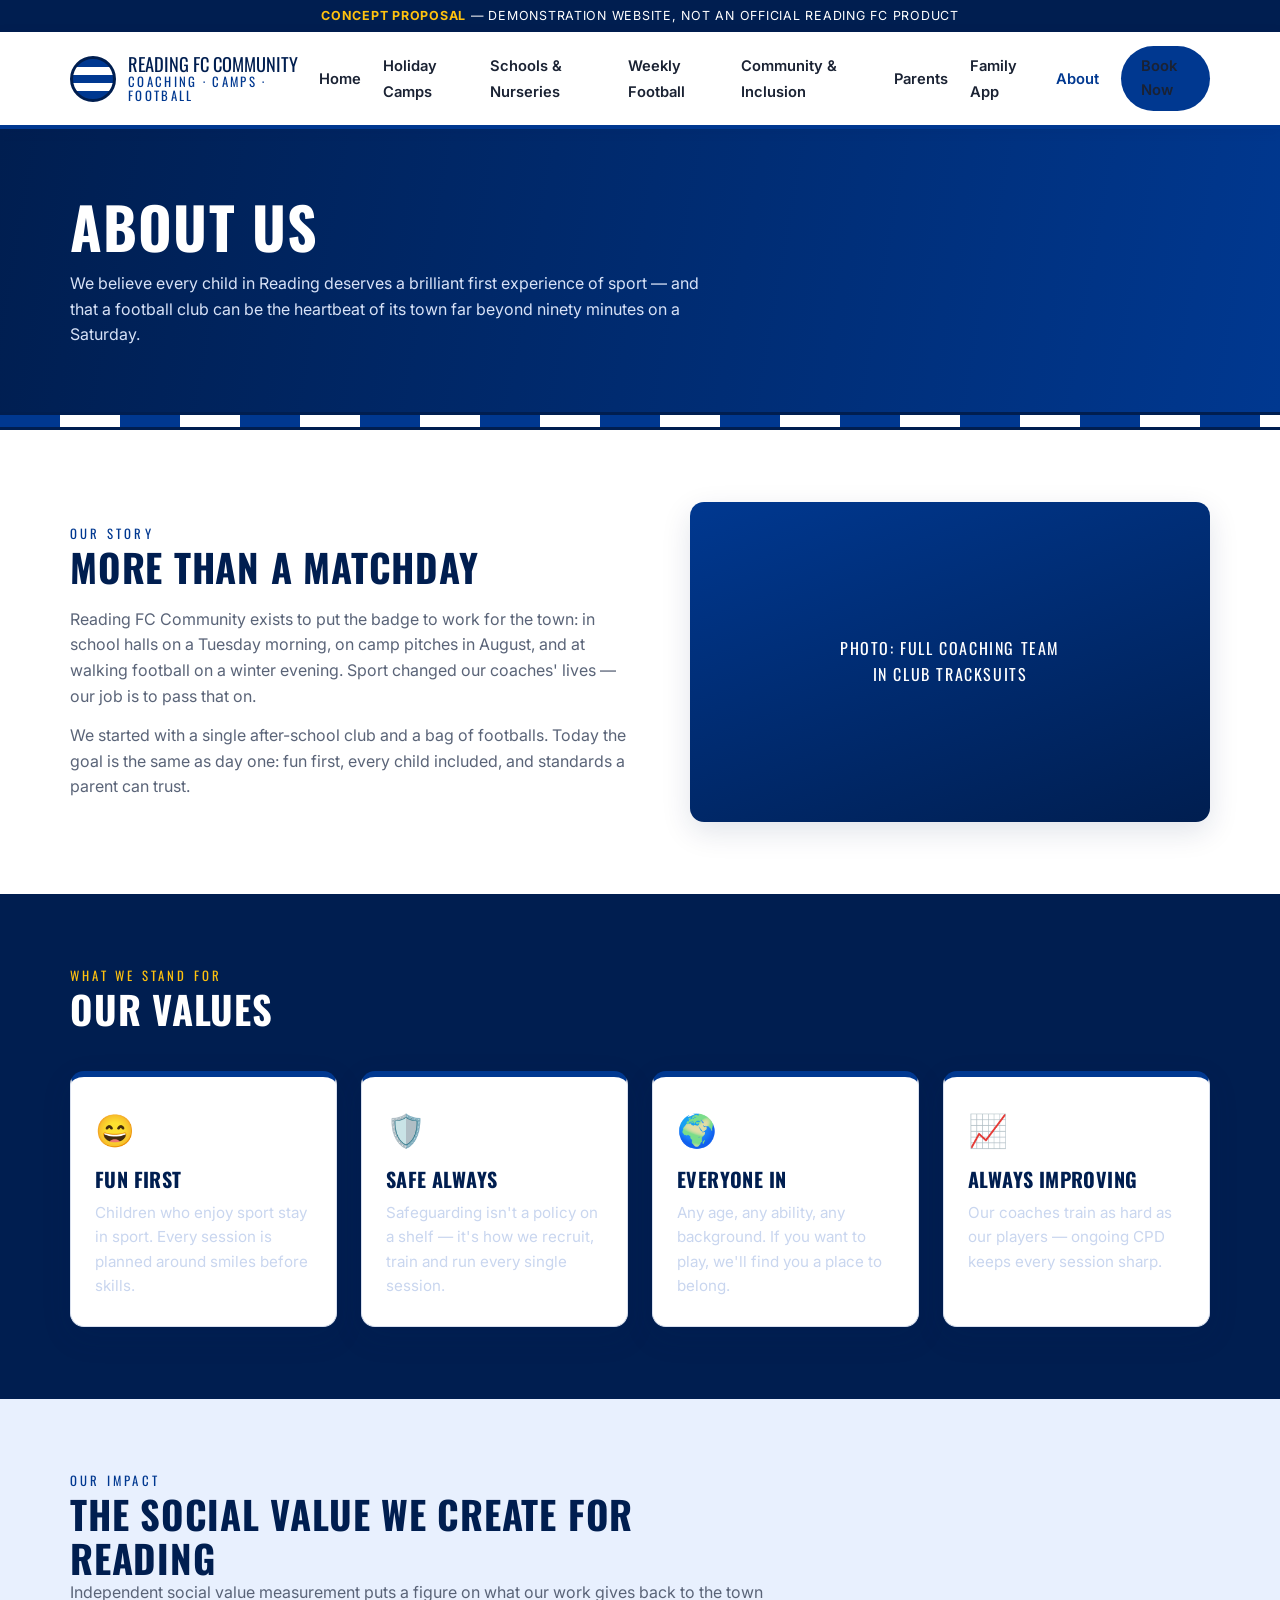
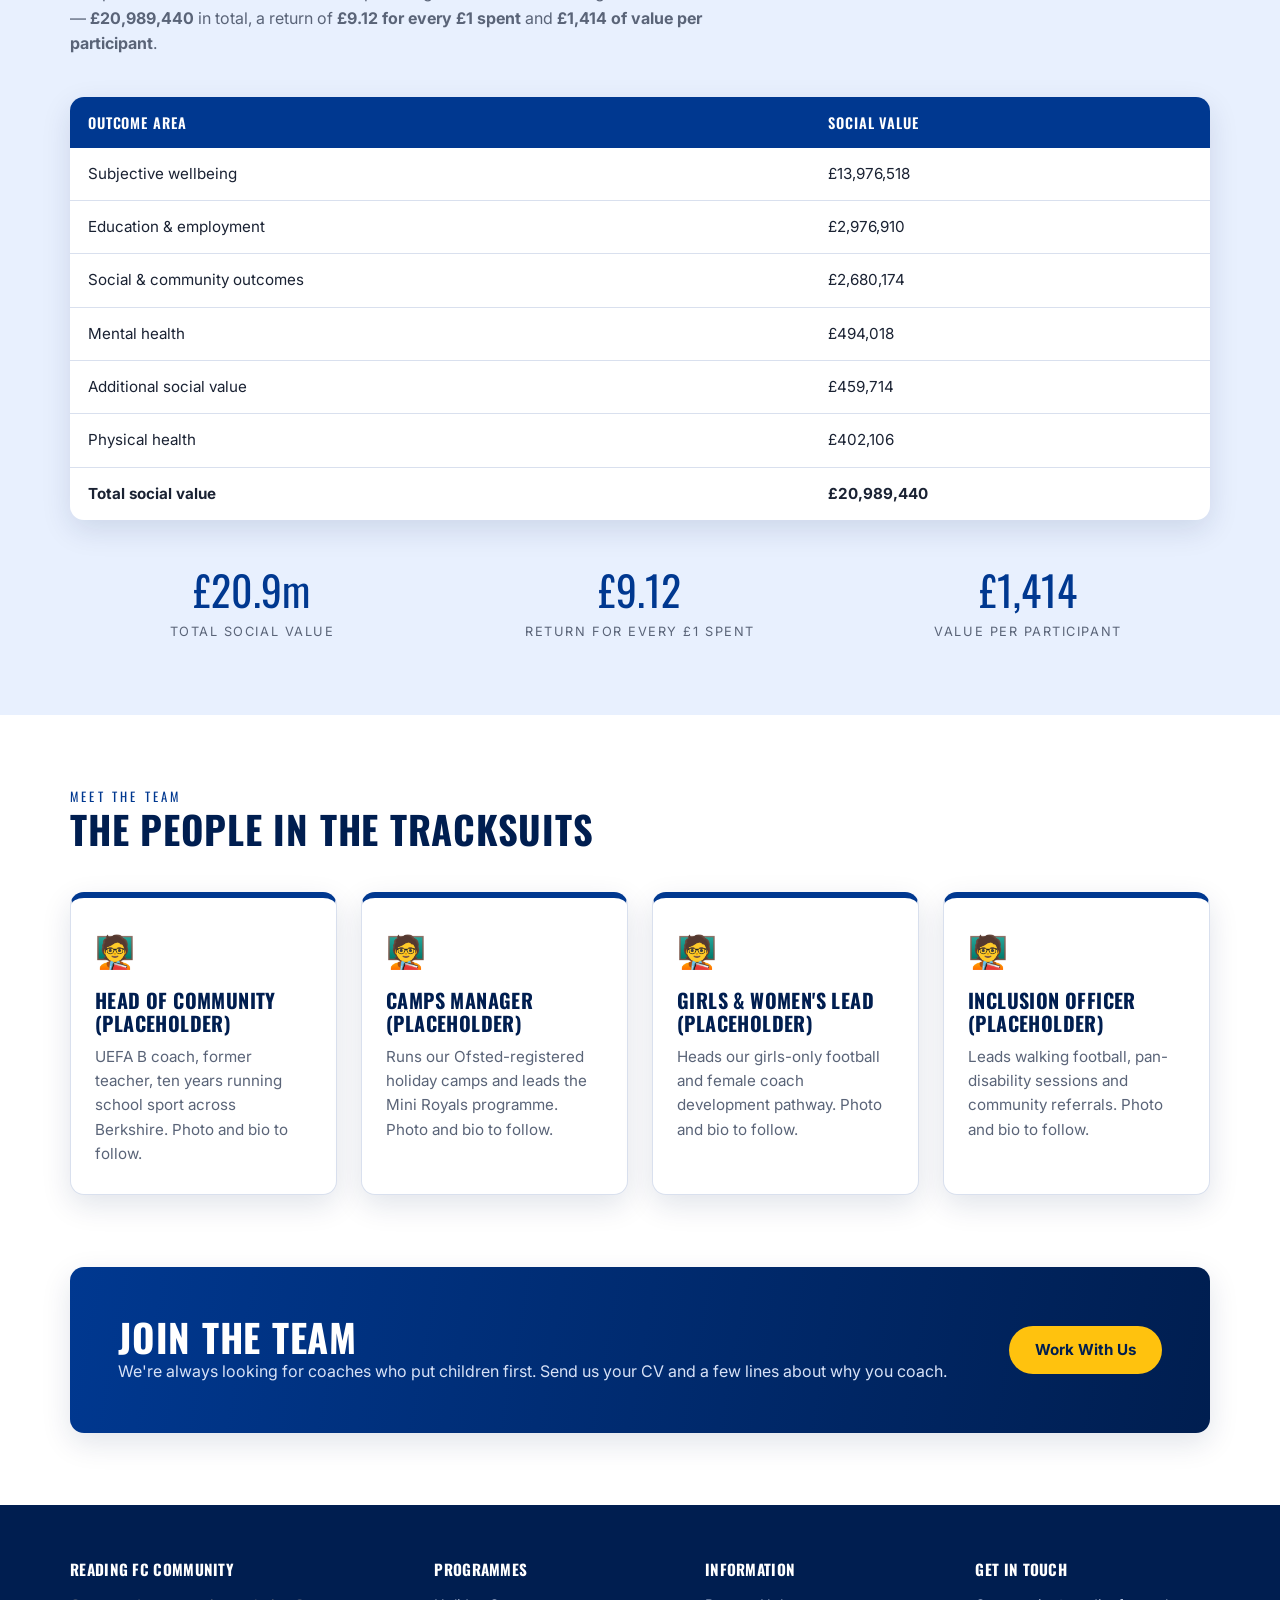
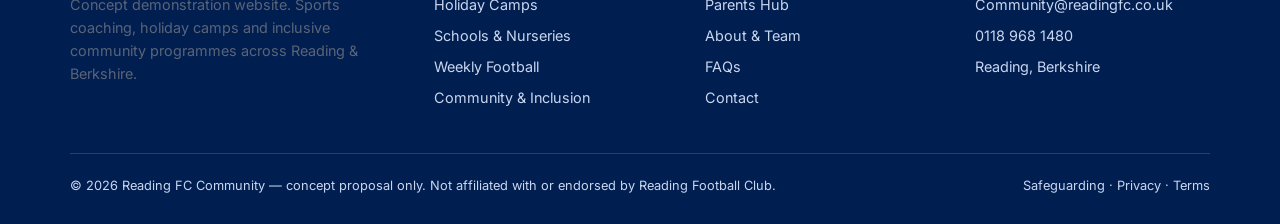
==== commit 60794bc7: "Restore social value figures for Netlify site; GitHub Pages now deploys from main only Co-Authored-B" ====
--- a/about.html
+++ b/about.html
@@ -86,6 +86,35 @@
     </div>
   </section>
 
+  <section id="impact" class="section-tinted">
+    <div class="container">
+      <div class="section-head">
+        <p class="kicker">Our impact</p>
+        <h2>The social value we create for Reading</h2>
+        <p>Independent social value measurement puts a figure on what our work gives back to the town — <strong>£20,989,440</strong> in total, a return of <strong>£9.12 for every £1 spent</strong> and <strong>£1,414 of value per participant</strong>.</p>
+      </div>
+      <table class="info-table">
+        <thead>
+          <tr><th>Outcome area</th><th>Social value</th></tr>
+        </thead>
+        <tbody>
+          <tr><td>Subjective wellbeing</td><td>£13,976,518</td></tr>
+          <tr><td>Education &amp; employment</td><td>£2,976,910</td></tr>
+          <tr><td>Social &amp; community outcomes</td><td>£2,680,174</td></tr>
+          <tr><td>Mental health</td><td>£494,018</td></tr>
+          <tr><td>Additional social value</td><td>£459,714</td></tr>
+          <tr><td>Physical health</td><td>£402,106</td></tr>
+          <tr><td><strong>Total social value</strong></td><td><strong>£20,989,440</strong></td></tr>
+        </tbody>
+      </table>
+      <div class="stats" style="margin-top:36px;">
+        <div class="stat"><div class="num" style="color:var(--royal);">£20.9m</div><div class="label" style="color:var(--grey);">Total social value</div></div>
+        <div class="stat"><div class="num" style="color:var(--royal);">£9.12</div><div class="label" style="color:var(--grey);">Return for every £1 spent</div></div>
+        <div class="stat"><div class="num" style="color:var(--royal);">£1,414</div><div class="label" style="color:var(--grey);">Value per participant</div></div>
+      </div>
+    </div>
+  </section>
+
   <section>
     <div class="container">
       <div class="section-head">
